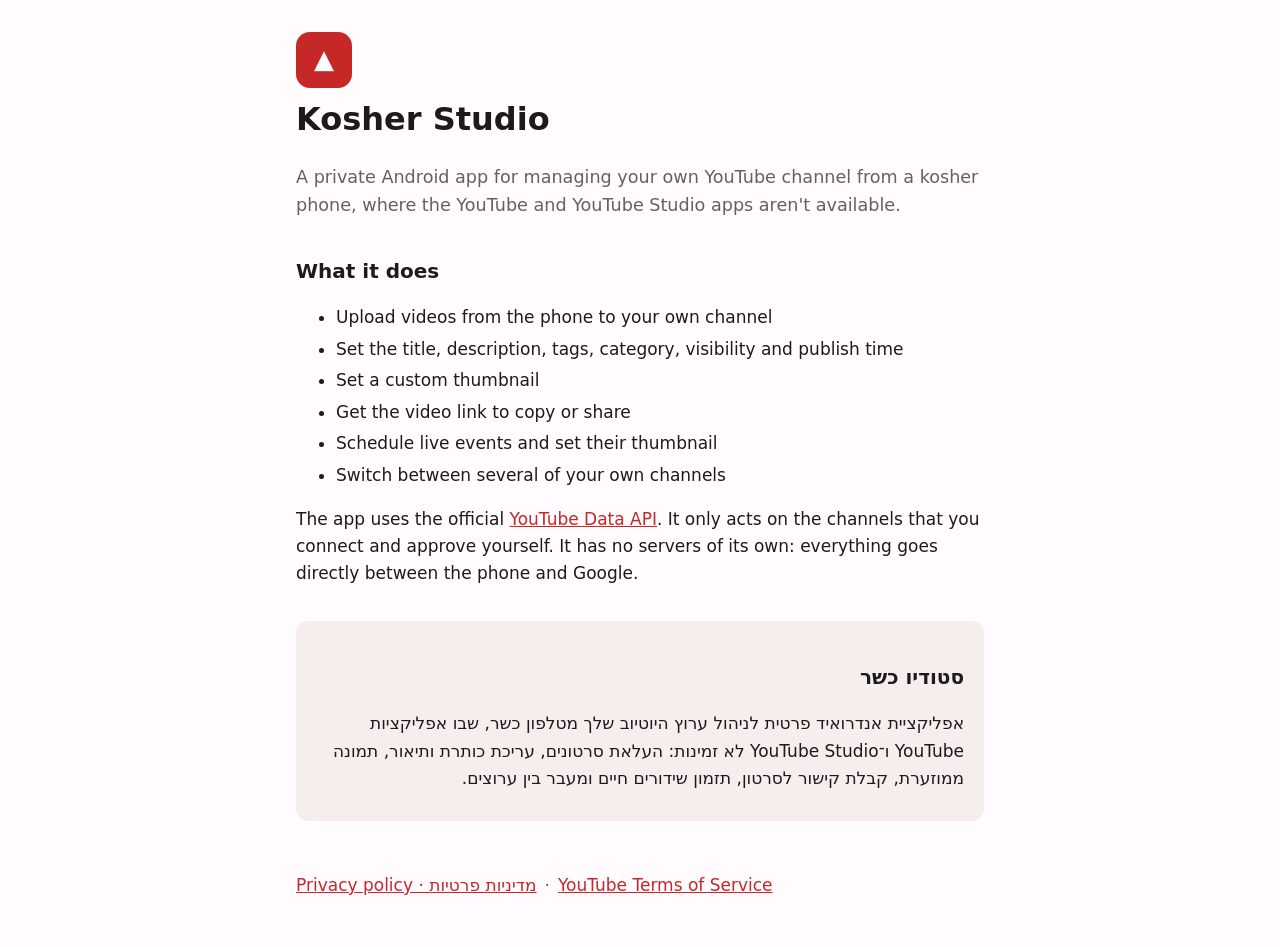
==== index.html @ 81a6797f "Add home page and privacy policy" ====
<!doctype html>
<html lang="en">
<head>
<meta charset="utf-8">
<meta name="viewport" content="width=device-width, initial-scale=1">
<title>Kosher Studio</title>
<meta name="description" content="Kosher Studio – a private Android app for managing your own YouTube channel from a kosher phone.">
<link rel="stylesheet" href="style.css">
</head>
<body>
<main>
  <header>
    <div class="logo" aria-hidden="true">▲</div>
    <h1>Kosher Studio</h1>
    <p class="lead">A private Android app for managing your own YouTube channel from a kosher phone, where the YouTube and YouTube Studio apps aren't available.</p>
  </header>

  <section>
    <h2>What it does</h2>
    <ul>
      <li>Upload videos from the phone to your own channel</li>
      <li>Set the title, description, tags, category, visibility and publish time</li>
      <li>Set a custom thumbnail</li>
      <li>Get the video link to copy or share</li>
      <li>Schedule live events and set their thumbnail</li>
      <li>Switch between several of your own channels</li>
    </ul>
    <p>The app uses the official <a href="https://developers.google.com/youtube/v3">YouTube Data API</a>. It only acts on the channels that you connect and approve yourself. It has no servers of its own: everything goes directly between the phone and Google.</p>
  </section>

  <section dir="rtl" lang="he" class="he">
    <h2>סטודיו כשר</h2>
    <p>אפליקציית אנדרואיד פרטית לניהול ערוץ היוטיוב שלך מטלפון כשר, שבו אפליקציות YouTube ו־YouTube Studio לא זמינות: העלאת סרטונים, עריכת כותרת ותיאור, תמונה ממוזערת, קבלת קישור לסרטון, תזמון שידורים חיים ומעבר בין ערוצים.</p>
  </section>

  <footer>
    <a href="privacy.html">Privacy policy · מדיניות פרטיות</a>
    <span>·</span>
    <a href="https://www.youtube.com/t/terms">YouTube Terms of Service</a>
  </footer>
</main>
</body>
</html>
---- style.css ----
:root {
  --bg: #fffbff; --text: #1f1a1a; --muted: #6b5e5c; --accent: #c62828; --card: #f6eeed;
  color-scheme: light dark;
}
@media (prefers-color-scheme: dark) {
  :root { --bg: #181212; --text: #f1e6e4; --muted: #b9aaa8; --accent: #ffb4ab; --card: #2a2120; }
}
* { box-sizing: border-box; }
body {
  margin: 0; background: var(--bg); color: var(--text);
  font: 17px/1.6 system-ui, -apple-system, "Segoe UI", Roboto, Arial, sans-serif;
}
main { max-width: 720px; margin: 0 auto; padding: 32px 16px 48px; }
h1 { font-size: 2rem; margin: 0.2em 0; }
h2 { font-size: 1.25rem; margin-top: 1.8em; }
a { color: var(--accent); }
.lead { font-size: 1.1rem; color: var(--muted); }
.muted { color: var(--muted); }
.logo {
  width: 56px; height: 56px; border-radius: 14px; background: var(--accent); color: var(--bg);
  display: grid; place-items: center; font-size: 26px;
}
.he { background: var(--card); border-radius: 12px; padding: 4px 20px 12px; margin-top: 2em; }
footer { margin-top: 3em; display: flex; flex-wrap: wrap; gap: 8px; color: var(--muted); }
li { margin: 0.25em 0; }
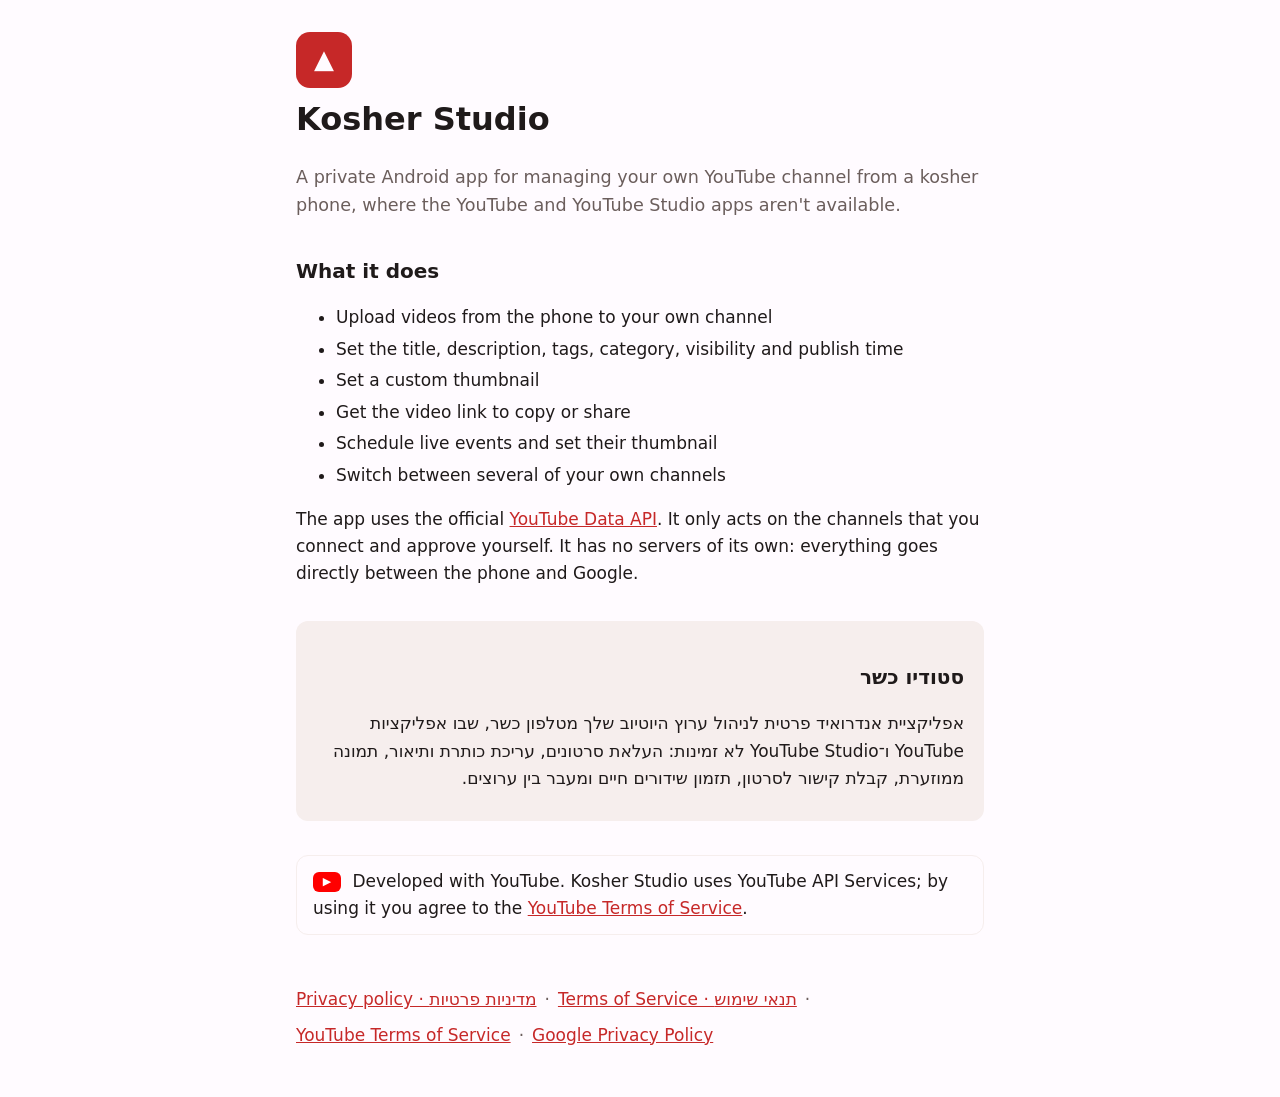
==== commit 3442137f: "Add Terms of Service and YouTube attribution" ====
--- a/index.html
+++ b/index.html
@@ -33,10 +33,20 @@
     <p>אפליקציית אנדרואיד פרטית לניהול ערוץ היוטיוב שלך מטלפון כשר, שבו אפליקציות YouTube ו־YouTube Studio לא זמינות: העלאת סרטונים, עריכת כותרת ותיאור, תמונה ממוזערת, קבלת קישור לסרטון, תזמון שידורים חיים ומעבר בין ערוצים.</p>
   </section>
 
+  <p class="yt-attrib">
+    <span class="yt-mark" aria-hidden="true">▶</span>
+    Developed with YouTube. Kosher Studio uses YouTube API Services; by using it you agree to the
+    <a href="https://www.youtube.com/t/terms">YouTube Terms of Service</a>.
+  </p>
+
   <footer>
     <a href="privacy.html">Privacy policy · מדיניות פרטיות</a>
     <span>·</span>
+    <a href="terms.html">Terms of Service · תנאי שימוש</a>
+    <span>·</span>
     <a href="https://www.youtube.com/t/terms">YouTube Terms of Service</a>
+    <span>·</span>
+    <a href="https://policies.google.com/privacy">Google Privacy Policy</a>
   </footer>
 </main>
 </body>
--- a/style.css
+++ b/style.css
@@ -21,5 +21,10 @@
   display: grid; place-items: center; font-size: 26px;
 }
 .he { background: var(--card); border-radius: 12px; padding: 4px 20px 12px; margin-top: 2em; }
+.yt-attrib { margin-top: 2em; padding: 12px 16px; border: 1px solid var(--card); border-radius: 12px; }
+.yt-mark {
+  display: inline-grid; place-items: center; width: 28px; height: 20px; border-radius: 6px;
+  background: #ff0000; color: #fff; font-size: 11px; margin-inline-end: 6px; vertical-align: middle;
+}
 footer { margin-top: 3em; display: flex; flex-wrap: wrap; gap: 8px; color: var(--muted); }
 li { margin: 0.25em 0; }
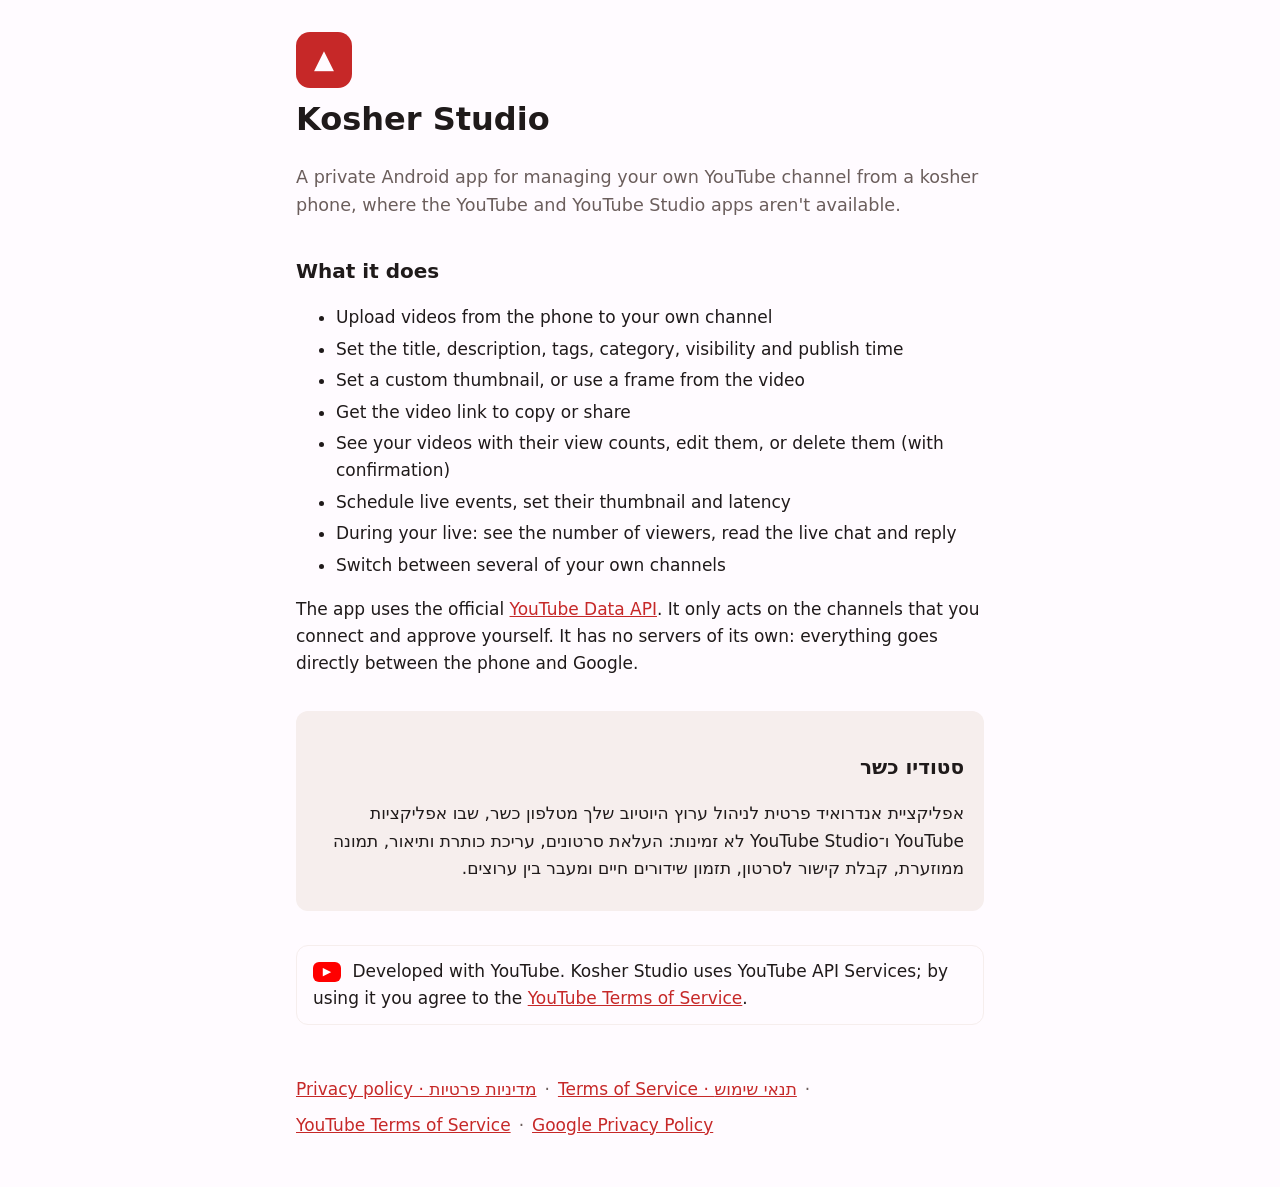
==== commit 858045a4: "List all app features on home page" ====
--- a/index.html
+++ b/index.html
@@ -20,9 +20,11 @@
     <ul>
       <li>Upload videos from the phone to your own channel</li>
       <li>Set the title, description, tags, category, visibility and publish time</li>
-      <li>Set a custom thumbnail</li>
+      <li>Set a custom thumbnail, or use a frame from the video</li>
       <li>Get the video link to copy or share</li>
-      <li>Schedule live events and set their thumbnail</li>
+      <li>See your videos with their view counts, edit them, or delete them (with confirmation)</li>
+      <li>Schedule live events, set their thumbnail and latency</li>
+      <li>During your live: see the number of viewers, read the live chat and reply</li>
       <li>Switch between several of your own channels</li>
     </ul>
     <p>The app uses the official <a href="https://developers.google.com/youtube/v3">YouTube Data API</a>. It only acts on the channels that you connect and approve yourself. It has no servers of its own: everything goes directly between the phone and Google.</p>
